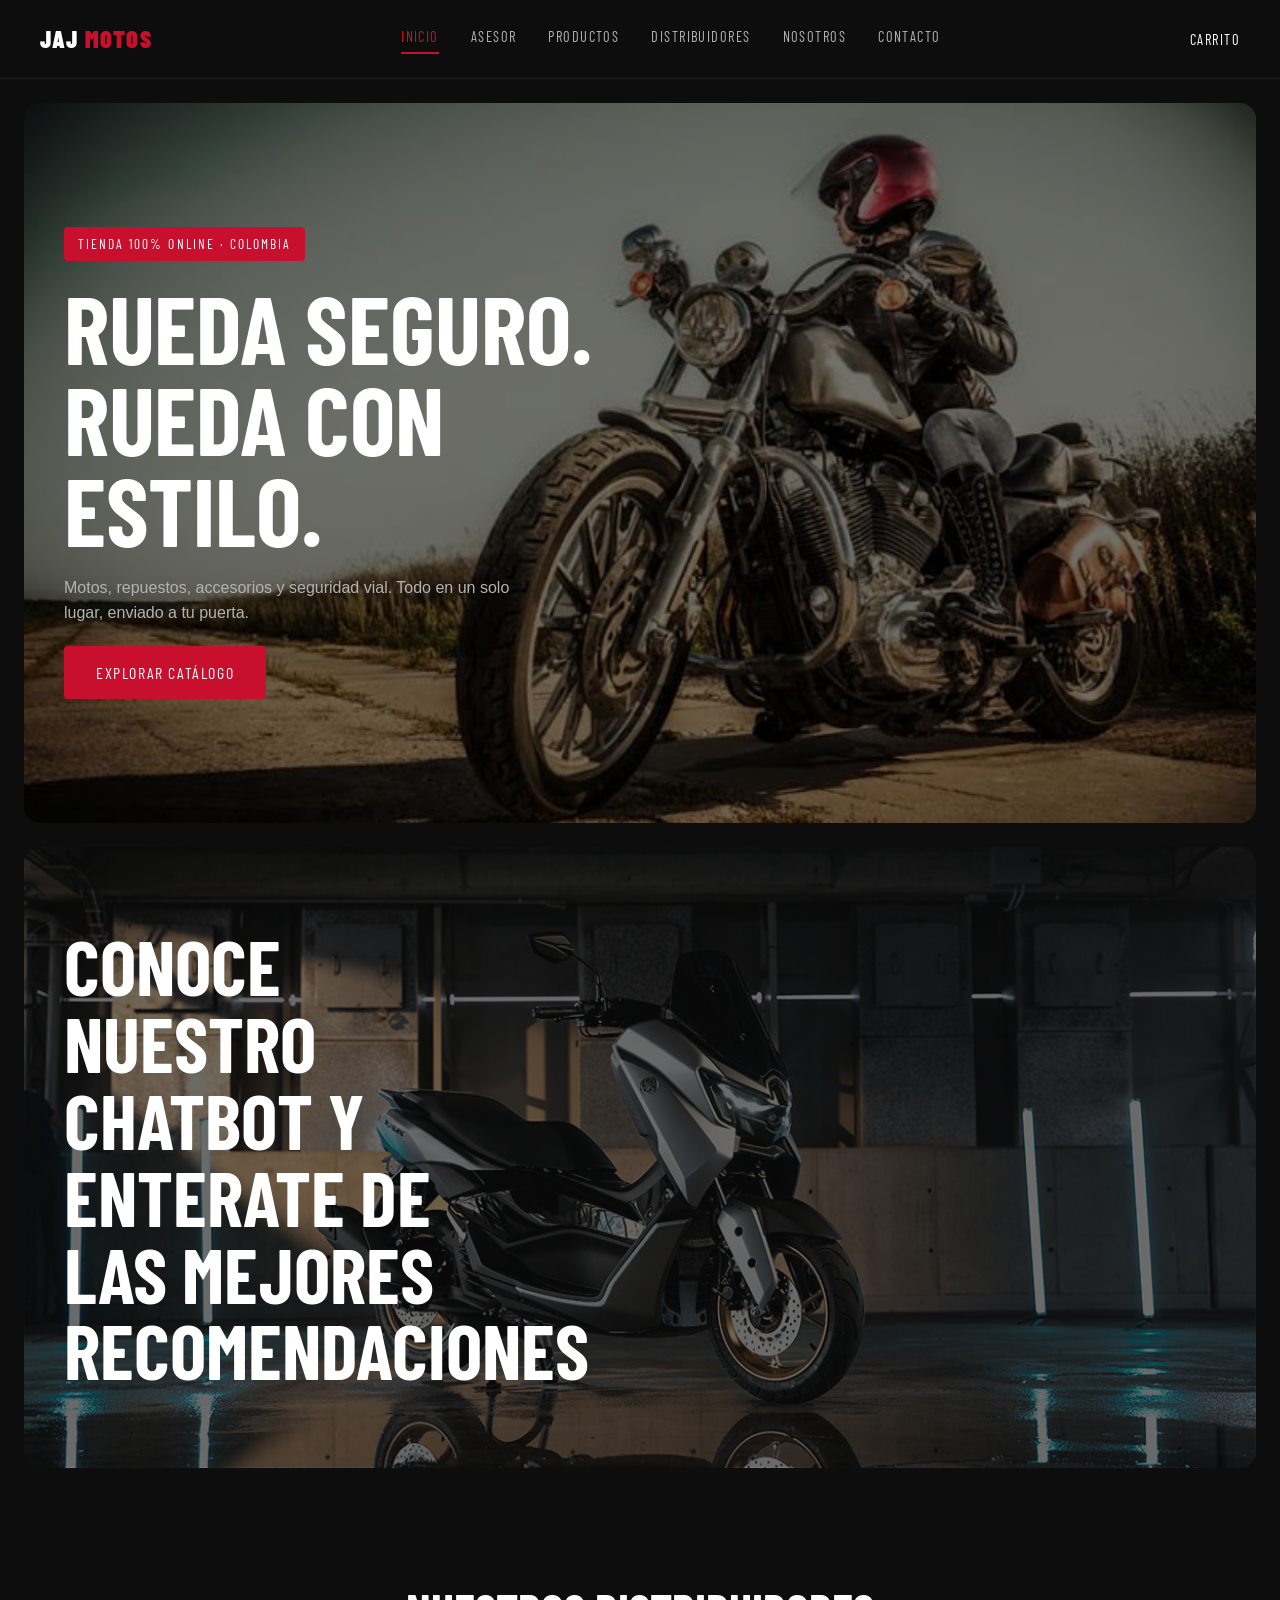
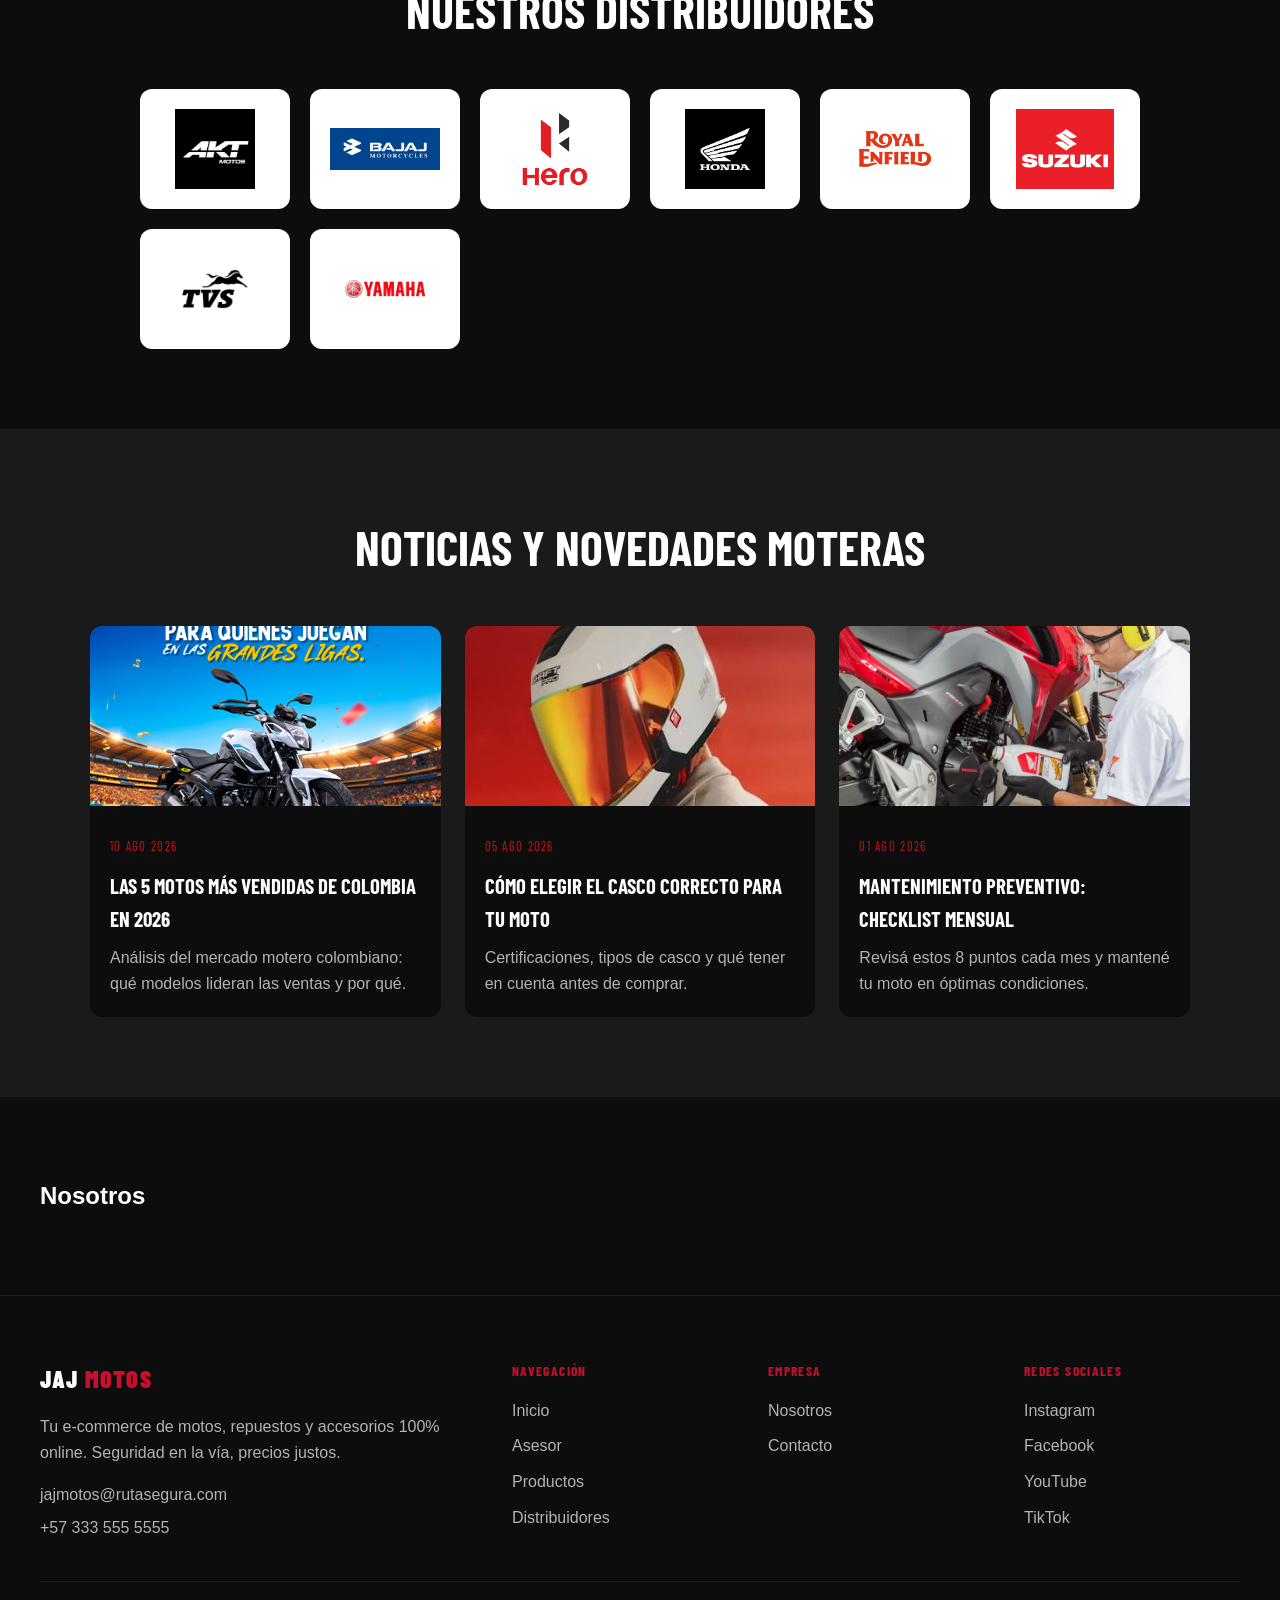
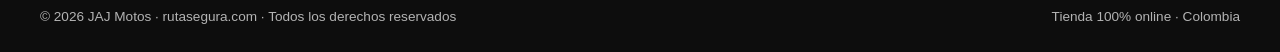
==== index.html @ 478add45 "chatbot primeros pasos, y cambio de topmotos a asesor (rename)" ====
<!DOCTYPE html>
<html lang="es">
<head>
    <meta charset="UTF-8">
    <meta name="viewport" content="width=device-width, initial-scale=1.0">
    <link href="https://fonts.googleapis.com/css2?family=Barlow+Condensed:wght@400;600;700;900&display=swap" rel="stylesheet"> 
    <title>JAJ Motos</title>
    <link rel="stylesheet" href="css/base.css">
    <link rel="stylesheet" href="css/layout.css">
    <link rel="stylesheet" href="css/inicio.css">
</head>
<body>

    <div id="header"></div>

    <main>

        <section class="recibimiento">

            <div class="carrusel">
                <img src="img/carrusel/moto1.jpg" alt="Moto 1">
                <img src="img/carrusel/moto2.jpg" alt="Moto 2">
                <img src="img/carrusel/moto3.jpg" alt="Moto 3">
                <img src="img/carrusel/moto4.jpg" alt="Moto 4">
                <img src="img/carrusel/moto5.jpg" alt="Moto 5">
            </div>

            <div class="recibimiento-contenido">
                <span class="insignia">Tienda 100% online · Colombia</span>
                <h1>Rueda seguro.<br>Rueda con estilo.</h1>
                <p class="bajoTitulo">Motos, repuestos, accesorios y seguridad vial. Todo en un solo lugar, enviado a tu puerta.</p>
                <a href="Productos.html" class="boton-productos">Explorar catálogo</a>
            </div>

        </section>

        <a href="asesor.html" class="top-motos">
            <h2>Conoce nuestro chatbot y enterate de las mejores recomendaciones</h2>
        </a>

        <section class="distribuidores">
            <h2>Nuestros distribuidores</h2>
            <div class="distribuidores-grid">
                <div class="tarjeta-distribuidor">
                    <img src="img/imgInicio/distribuidoresInicio/akt.jpg" alt="AKT">
                </div>
                <div class="tarjeta-distribuidor">
                    <img src="img/imgInicio/distribuidoresInicio/bajaj-logo-new.jpg" alt="Bajaj">
                </div>
                <div class="tarjeta-distribuidor">
                    <img src="img/imgInicio/distribuidoresInicio/hero-moto-corp-logo-png_seeklogo-239428.png" alt="Hero">
                </div>
                <div class="tarjeta-distribuidor">
                    <img src="img/imgInicio/distribuidoresInicio/honda-logo-honda-icon-free-free-vector.jpg" alt="Honda">
                </div>
                <div class="tarjeta-distribuidor">
                    <img src="img/imgInicio/distribuidoresInicio/royal-enfield-logo-png_seeklogo-425859.png" alt="Royal Enfield">
                </div>
                <div class="tarjeta-distribuidor">
                    <img src="img/imgInicio/distribuidoresInicio/susuki.jpg" alt="Suzuki">
                </div>
                <div class="tarjeta-distribuidor">
                    <img src="img/imgInicio/distribuidoresInicio/tvs.jpg" alt="TVS">
                </div>
                <div class="tarjeta-distribuidor">
                    <img src="img/imgInicio/distribuidoresInicio/yamaha.png" alt="Yamaha">
                </div>
            </div>
        </section>

        <section class="noticias">
            <h2>Noticias y novedades moteras</h2>

            <div class="noticias-grid">

                <article class="tarjeta-noticia">
                    <img src="img/imgInicio/noticias/APACHE-160-FI-DUO-TONO-PHONE.png" alt="Motos más vendidas">
                    <div class="noticia-texto">
                        <span class="noticia-fecha">10 AGO 2026</span>
                        <h3>Las 5 motos más vendidas de Colombia en 2026</h3>
                        <p>Análisis del mercado motero colombiano: qué modelos lideran las ventas y por qué.</p>
                    </div>
                </article>

                <article class="tarjeta-noticia">
                    <img src="img/imgInicio/noticias/shaft.jpg" alt="Cómo elegir el casco">
                    <div class="noticia-texto">
                        <span class="noticia-fecha">05 AGO 2026</span>
                        <h3>Cómo elegir el casco correcto para tu moto</h3>
                        <p>Certificaciones, tipos de casco y qué tener en cuenta antes de comprar.</p>
                    </div>
                </article>

                <article class="tarjeta-noticia">
                    <img src="img/imgInicio/noticias/lubricacion-moto.jpg" alt="Mantenimiento preventivo">
                    <div class="noticia-texto">
                        <span class="noticia-fecha">01 AGO 2026</span>
                        <h3>Mantenimiento preventivo: checklist mensual</h3>
                        <p>Revisá estos 8 puntos cada mes y mantené tu moto en óptimas condiciones.</p>
                    </div>
                </article>

            </div>
        </section>

        <a href="#" class="nosotros">
            <h2>Nosotros</h2>
        </a>

    </main>

    <div id="footer"></div>

    <script src="js/componentes.js"></script>
    <script src="js/inicio.js"></script>
</body>
</html>
---- css/base.css ----
* {
   margin: 0; 
   padding: 0; 
   box-sizing: border-box;
}

:root {
   --color-fondo: #0D0D0D;
   --color-tarjetas: #1A1A1A;
   --color-botones-links: #C8102E;
   --color-hover: #A00D24;
   --color-texto: #FFFFFF;
   --color-texto-secundario: #B3B3B3;
   --color-dorado: #C9A227;
}

body {
   background-color: var(--color-fondo);
   color: var(--color-texto);
   font-family: 'Segoe UI', Tahoma, Geneva, Verdana, sans-serif;
   line-height: 1.6;
}
---- css/layout.css ----
.barra-superior {
    display: flex;
    align-items: center;
    justify-content: space-between;
    padding: 20px 40px;
    border-bottom: 1px solid #FFFFFF14;
}

.logo {
    /** Barlow Condensed lo sacamos de fonts.google.com :D */
    font-family: 'Barlow Condensed', sans-serif;
    font-weight: 900;
    font-size: 1.5rem;
    text-transform: uppercase;
    letter-spacing: 0.05em;
    color: var(--color-texto);
    text-decoration: none;
}


.logoJaj {
    color: var(--color-botones-links);
}

.menu-principal {
    display: flex;
    gap: 32px;
}

.menu-link {
    font-family: 'Barlow Condensed', sans-serif;
    text-transform: uppercase;
    letter-spacing: 0.1em;
    font-size: 0.9rem;
    color: var(--color-texto-secundario);
    text-decoration: none;
    padding-bottom: 4px;
    transition: color 0.2s;
}

.menu-link:hover {
    color: var(--color-texto);
}


.menu-link.paginaActual {
    color: var(--color-botones-links);
    border-bottom: 2px solid var(--color-botones-links);
}

.carrito {
    color: var(--color-texto);
    text-decoration: none;
    font-family: 'Barlow Condensed', sans-serif;
    text-transform: uppercase;
    letter-spacing: 0.1em;
    font-size: 0.9rem;
}


.pie-pagina {
    padding: 64px 40px 24px;
    border-top: 1px solid #FFFFFF14;
}


.pie-columnas {
    display: grid;
    grid-template-columns: 2fr 1fr 1fr 1fr;
    gap: 40px;
    max-width: 1280px;
    margin: 0 auto;
}

.pie-descripcion {
    color: var(--color-texto-secundario);
    margin: 16px 0;
}

.pie-contacto {
    color: var(--color-texto-secundario);
    margin-top: 8px;
}

.pie-titulo {
    font-family: 'Barlow Condensed', sans-serif;
    text-transform: uppercase;
    letter-spacing: 0.1em;
    font-size: 0.85rem;
    color: var(--color-botones-links);
    margin-bottom: 16px;
}

.pie-link {
    display: block;
    color: var(--color-texto-secundario);
    text-decoration: none;
    margin-bottom: 10px;
    transition: color 0.2s;
}

.pie-link:hover {
    color: var(--color-texto);
}


.pie-derechos {
    display: flex;
    justify-content: space-between;
    max-width: 1280px;
    margin: 40px auto 0;
    padding-top: 24px;
    border-top: 1px solid #FFFFFF14;
    color: var(--color-texto-secundario);
    font-size: 0.85rem;
}
---- css/inicio.css ----
.recibimiento,
.top-motos,
.distribuidores,
.noticias,
.nosotros {
    display: block;
    text-decoration: none;
    color: var(--color-texto);
    padding: 80px 40px;
}

.recibimiento,
.top-motos {
    margin: 24px;
    border-radius: 16px;
}

.recibimiento {
    position: relative;
    overflow: hidden;
    min-height: 80vh;
    display: flex;
    flex-direction: column;
    justify-content: center;
}

.top-motos {
    /** linear-gradient es una función de css que hace una transición suave entre colores para asi darle el toque oscuro y amigable :D */
    background-image: linear-gradient(rgba(13, 13, 13, 0.6), rgba(13, 13, 13, 0.6)), url('../img/imgInicio/foto-top-motos-div.jpg');
    background-size: cover;
    background-position: center;
    min-height: 60vh;
    display: flex;
    align-items: center;
}

.top-motos h2 {
    font-family: 'Barlow Condensed', sans-serif;
    font-size: clamp(2.5rem, 6vw, 5rem);
    text-transform: uppercase;
    line-height: 1;
    max-width: 400px;
}

.insignia {
    background-color: var(--color-botones-links);
    color: var(--color-texto);
    font-family: 'Barlow Condensed', sans-serif;
    text-transform: uppercase;
    letter-spacing: 0.15em;
    font-size: 0.85rem;
    padding: 6px 14px;
    border-radius: 4px;
}

.recibimiento-contenido h1 {
    font-family: 'Barlow Condensed', sans-serif;
    font-size: clamp(3rem, 8vw, 6rem);
    text-transform: uppercase;
    line-height: 0.95;
}

.destacado {
    color: var(--color-botones-links);
}

.bajoTitulo {
    color: var(--color-texto-secundario);
    max-width: 460px;
    line-height: 1.6;
}

.boton-productos {
    display: inline-block;
    background-color: var(--color-botones-links);
    color: var(--color-texto);
    font-family: 'Barlow Condensed', sans-serif;
    text-transform: uppercase;
    letter-spacing: 0.1em;
    padding: 14px 32px;
    border-radius: 4px;
    text-decoration: none;
}

.boton-productos:hover {
    background-color: var(--color-hover);
    transform: scale(0.98);
    box-shadow: 0 8px 18px rgba(0, 0, 0, 0.15);
}

.noticias {
    background-color: var(--color-tarjetas);
}

.distribuidores {
    text-align: center;
}

.distribuidores h2 {
    font-family: 'Barlow Condensed', sans-serif;
    font-size: clamp(2rem, 4vw, 3rem);
    text-transform: uppercase;
    margin-bottom: 40px;
}

.distribuidores-grid {
    display: grid;
    grid-template-columns: repeat(auto-fit, minmax(140px, 1fr));
    gap: 20px;
    max-width: 1000px;
    margin: 0 auto;
}

.tarjeta-distribuidor {
    background-color: #FFFFFF;
    border-radius: 12px;
    padding: 20px;
    display: flex;
    align-items: center;
    justify-content: center;
}

.tarjeta-distribuidor img {
    max-width: 100%;
    height: 80px;
    object-fit: contain;
}

.tarjeta-distribuidor {
  transition: transform 0.2s ease, box-shadow 0.2s ease;
}

.tarjeta-distribuidor:hover {
  transform: scale(1.09);
  box-shadow: 0 12px 26px rgba(0, 0, 0, 0.25);
}

.carrusel {
    position: absolute;
    top: 0;
    left: 0;
    width: 100%;
    height: 100%;
    z-index: 0;
}

.carrusel img {
    position: absolute;
    top: 0;
    left: 0;
    width: 100%;
    height: 100%;
    object-fit: cover;
    filter: brightness(0.45);
    opacity: 0;
    transition: opacity 1s;
}

.carrusel img.fotoActiva {
    opacity: 1;
}

.recibimiento-contenido {
    position: relative;
    z-index: 1;
    max-width: 640px;
    display: flex;
    flex-direction: column;
    align-items: flex-start;
    gap: 20px;
}

.noticias h2 {
    font-family: 'Barlow Condensed', sans-serif;
    font-size: clamp(2rem, 4vw, 3rem);
    text-transform: uppercase;
    text-align: center;
    margin-bottom: 40px;
}

.noticias-grid {
    display: grid;
    grid-template-columns: repeat(auto-fit, minmax(280px, 1fr));
    gap: 24px;
    max-width: 1100px;
    margin: 0 auto;
}

.tarjeta-noticia {
    background-color: var(--color-fondo);
    border-radius: 12px;
    overflow: hidden;
}

.tarjeta-noticia img {
    width: 100%;
    height: 180px;
    object-fit: cover;
}

.noticia-texto {
    padding: 20px;
}

.noticia-fecha {
    font-family: 'Barlow Condensed', sans-serif;
    color: var(--color-botones-links);
    text-transform: uppercase;
    letter-spacing: 0.1em;
    font-size: 0.8rem;
}

.tarjeta-noticia h3 {
    font-family: 'Barlow Condensed', sans-serif;
    text-transform: uppercase;
    font-size: 1.3rem;
    margin: 10px 0;
}

.tarjeta-noticia p {
    color: var(--color-texto-secundario);
    line-height: 1.6;
}

.tarjeta-noticia {
    background-color: var(--color-fondo);
    border-radius: 12px;
    overflow: hidden;
    transition: transform 0.25s ease, box-shadow 0.25s ease;
}

.tarjeta-noticia:hover {
    transform: scale(1.02);
    box-shadow: 0 12px 26px rgba(0, 0, 0, 0.18);
}
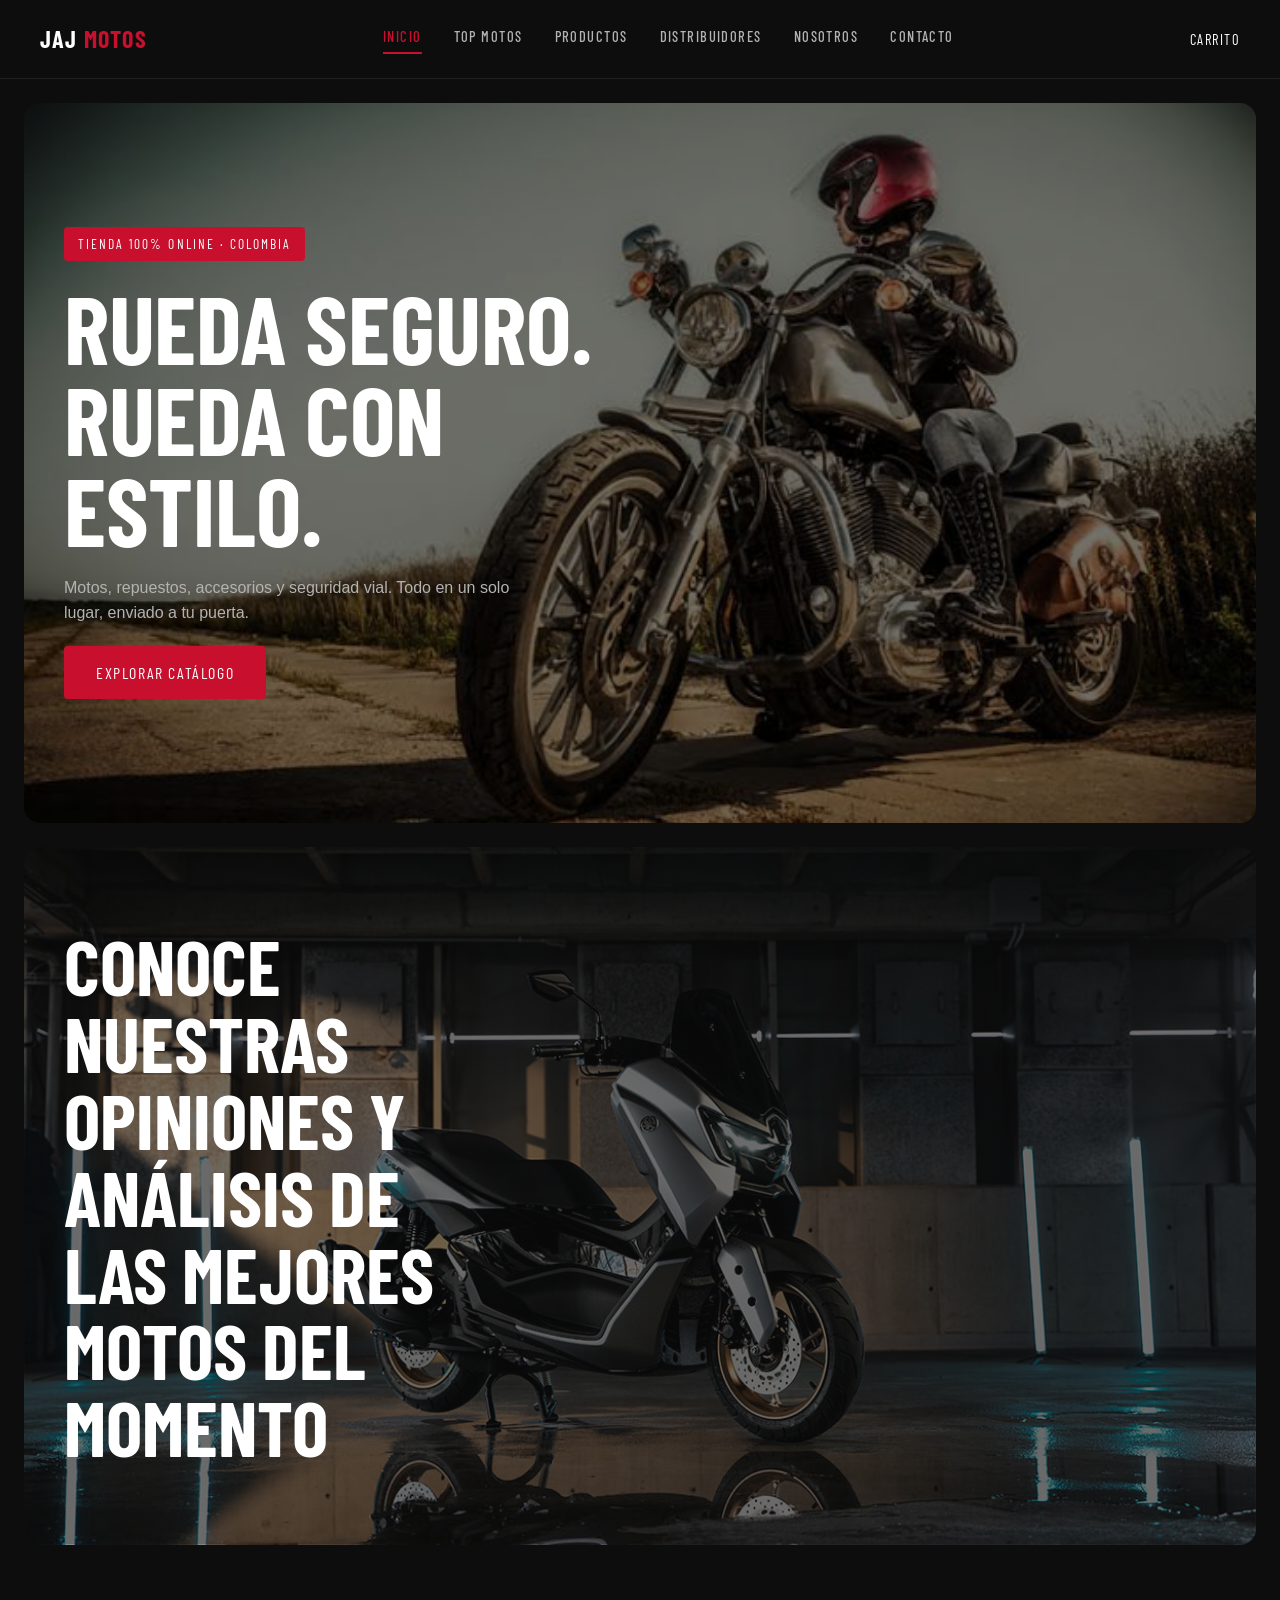
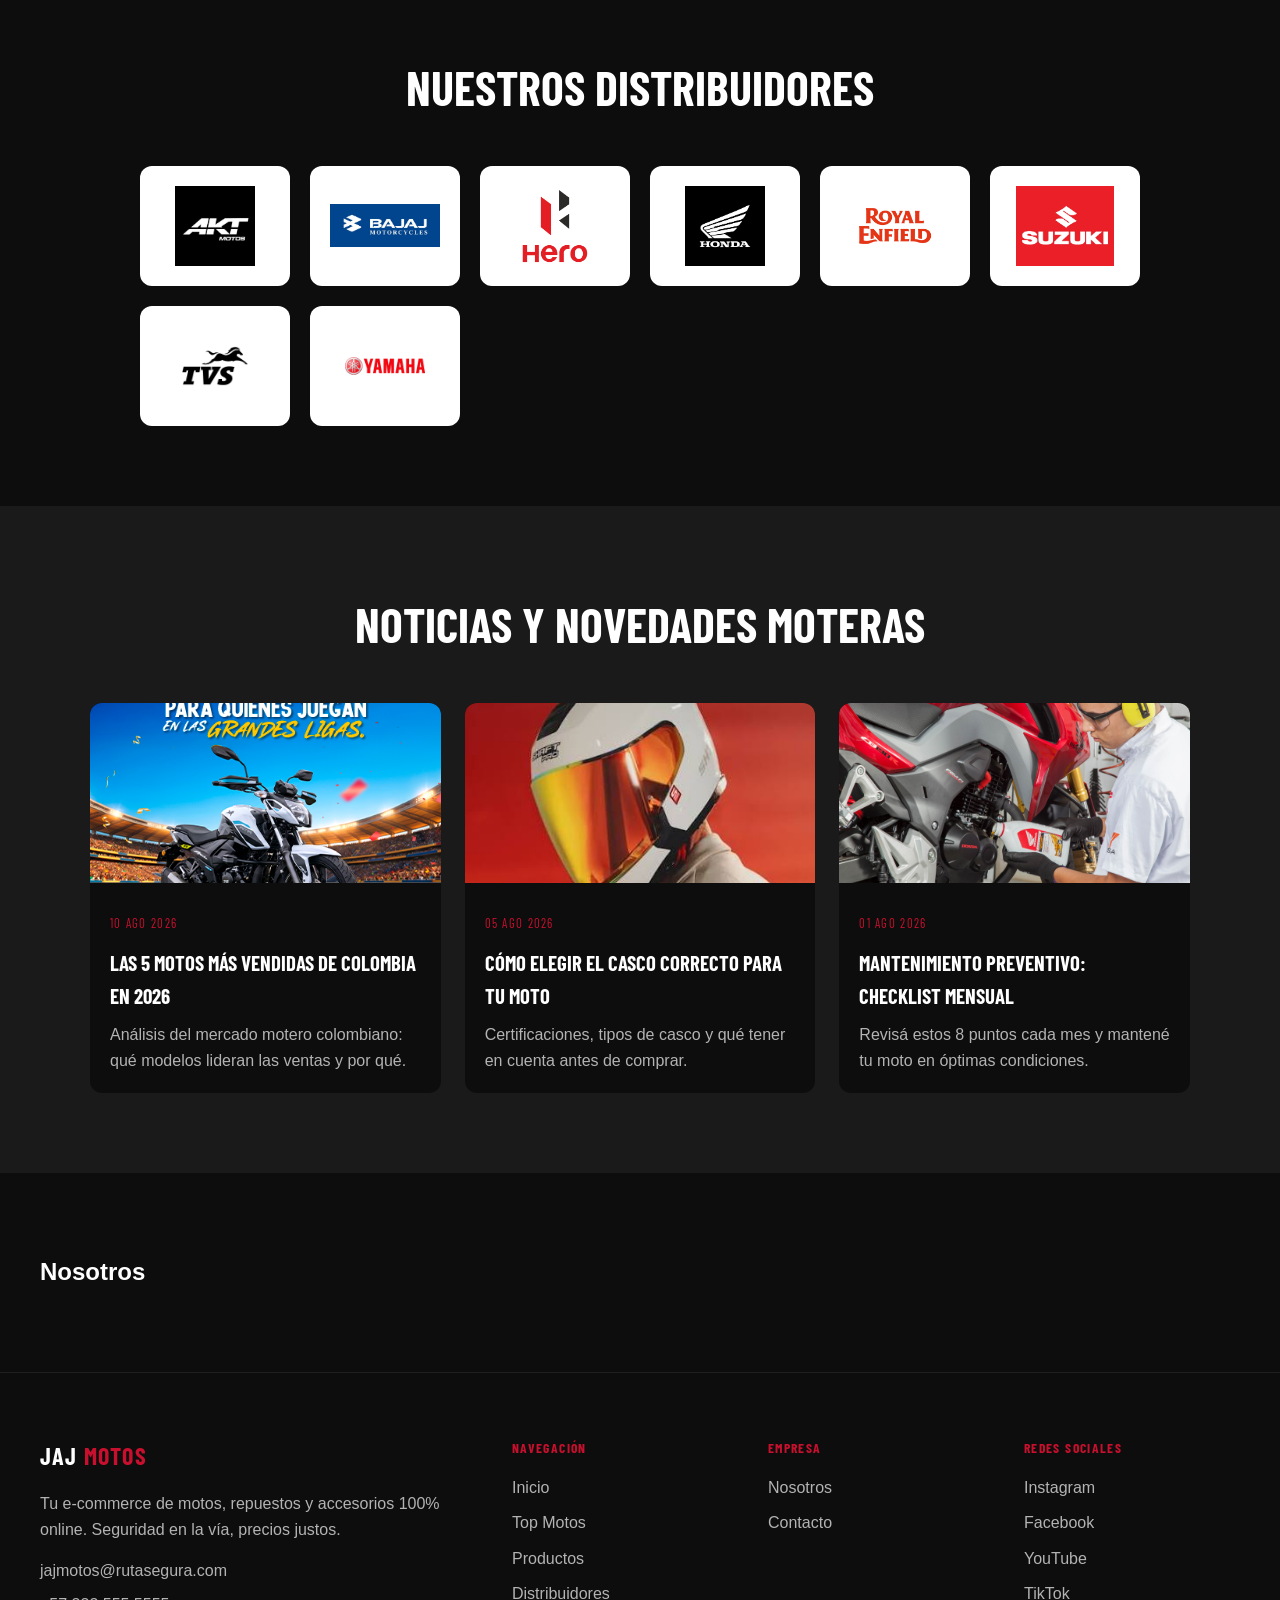
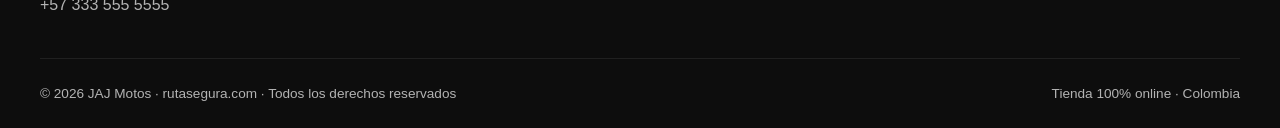
==== commit b6ad1580: "correcion distribuidores y contacto" ====
--- a/index.html
+++ b/index.html
@@ -14,7 +14,6 @@
     <div id="header"></div>
 
     <main>
-
         <section class="recibimiento">
 
             <div class="carrusel">
@@ -34,8 +33,8 @@
 
         </section>
 
-        <a href="asesor.html" class="top-motos">
-            <h2>Conoce nuestro chatbot y enterate de las mejores recomendaciones</h2>
+        <a href="topMotos.html" class="top-motos">
+            <h2>Conoce nuestras opiniones y análisis de las mejores motos del momento</h2>
         </a>
 
         <section class="distribuidores">
@@ -103,7 +102,7 @@
             </div>
         </section>
 
-        <a href="#" class="nosotros">
+        <a href="nosotros.html" class="nosotros">
             <h2>Nosotros</h2>
         </a>
 
--- a/css/layout.css
+++ b/css/layout.css
@@ -9,7 +9,7 @@
 .logo {
     /** Barlow Condensed lo sacamos de fonts.google.com :D */
     font-family: 'Barlow Condensed', sans-serif;
-    font-weight: 900;
+    font-weight: 700;
     font-size: 1.5rem;
     text-transform: uppercase;
     letter-spacing: 0.05em;
@@ -29,6 +29,7 @@
 
 .menu-link {
     font-family: 'Barlow Condensed', sans-serif;
+    font-weight: 500;
     text-transform: uppercase;
     letter-spacing: 0.1em;
     font-size: 0.9rem;
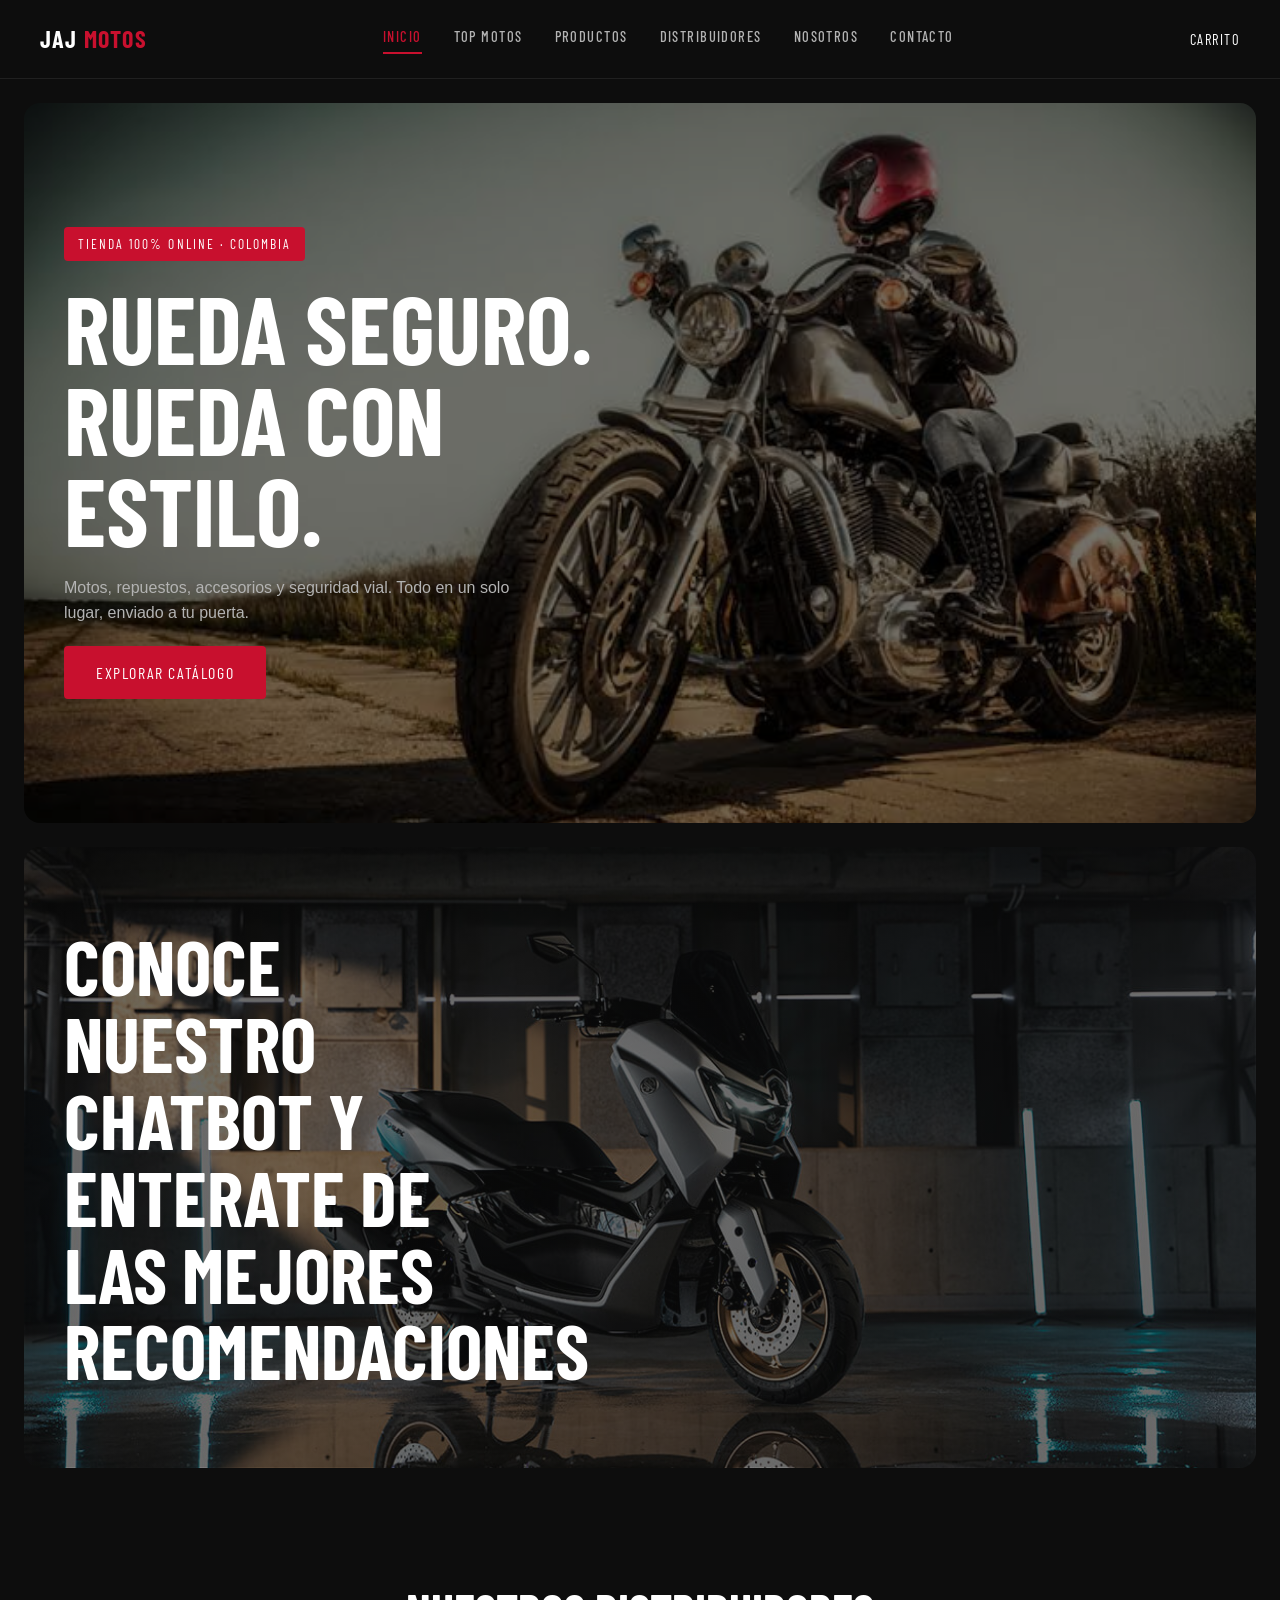
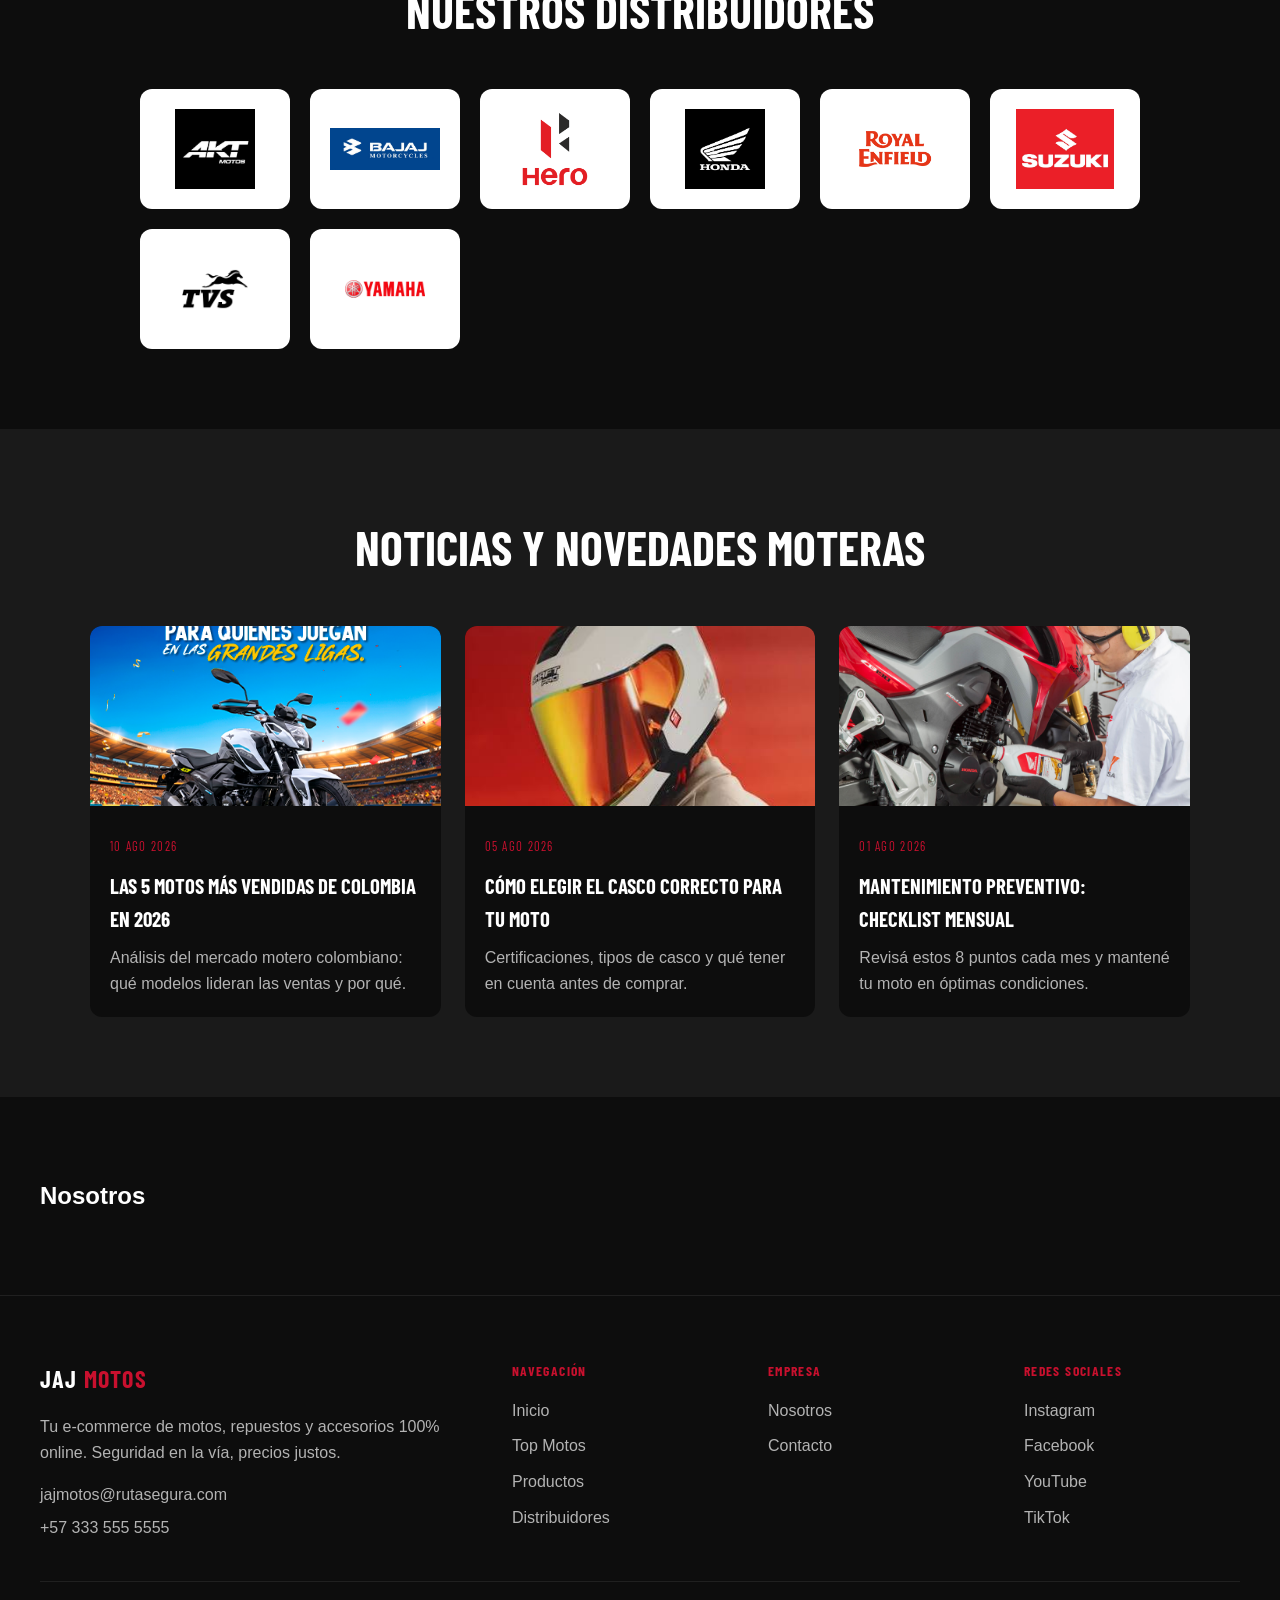
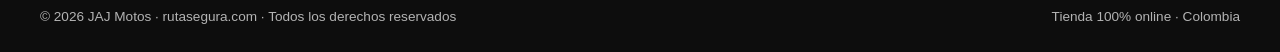
==== commit 3743f037: "correccion  distribuidores.html y  nosotros.html" ====
--- a/index.html
+++ b/index.html
@@ -14,6 +14,7 @@
     <div id="header"></div>
 
     <main>
+
         <section class="recibimiento">
 
             <div class="carrusel">
@@ -33,8 +34,8 @@
 
         </section>
 
-        <a href="topMotos.html" class="top-motos">
-            <h2>Conoce nuestras opiniones y análisis de las mejores motos del momento</h2>
+        <a href="asesor.html" class="top-motos">
+            <h2>Conoce nuestro chatbot y enterate de las mejores recomendaciones</h2>
         </a>
 
         <section class="distribuidores">
@@ -102,7 +103,7 @@
             </div>
         </section>
 
-        <a href="nosotros.html" class="nosotros">
+        <a href="#" class="nosotros">
             <h2>Nosotros</h2>
         </a>
 
@@ -113,4 +114,4 @@
     <script src="js/componentes.js"></script>
     <script src="js/inicio.js"></script>
 </body>
-</html>
+</html>
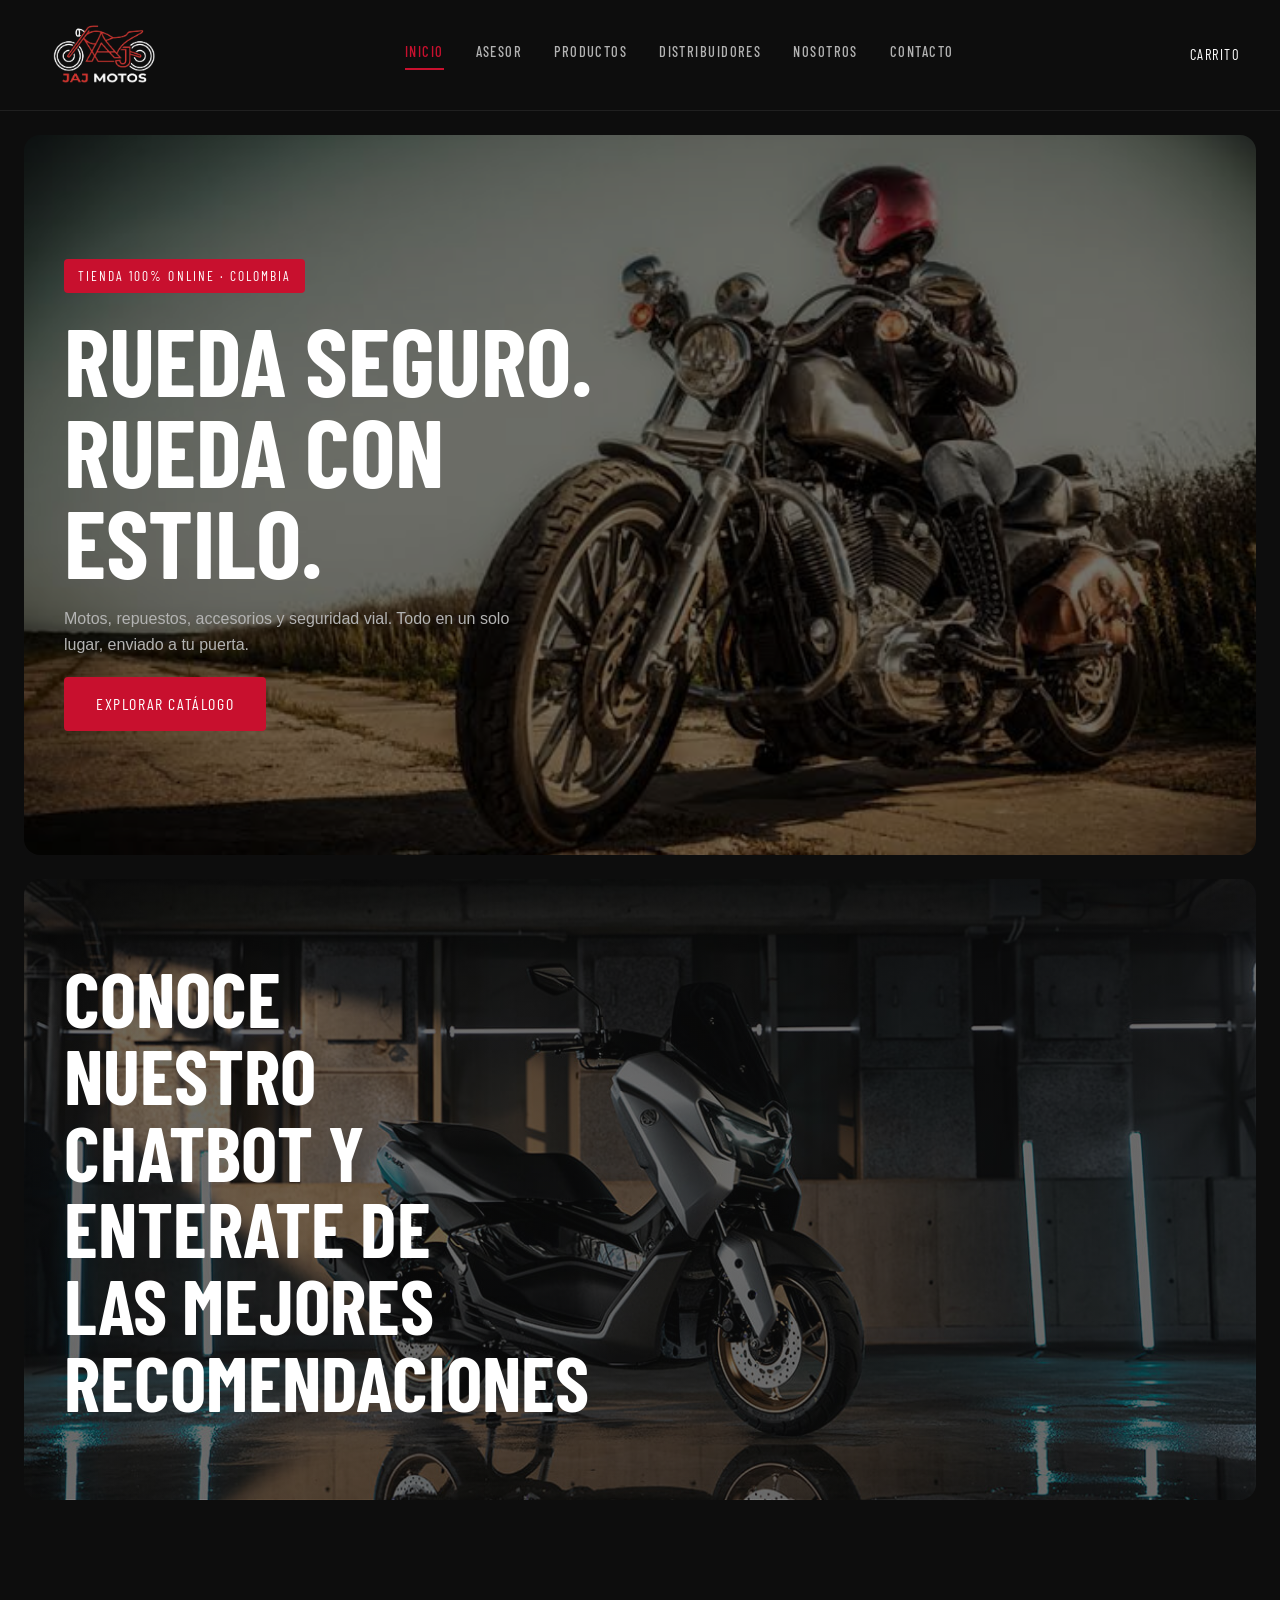
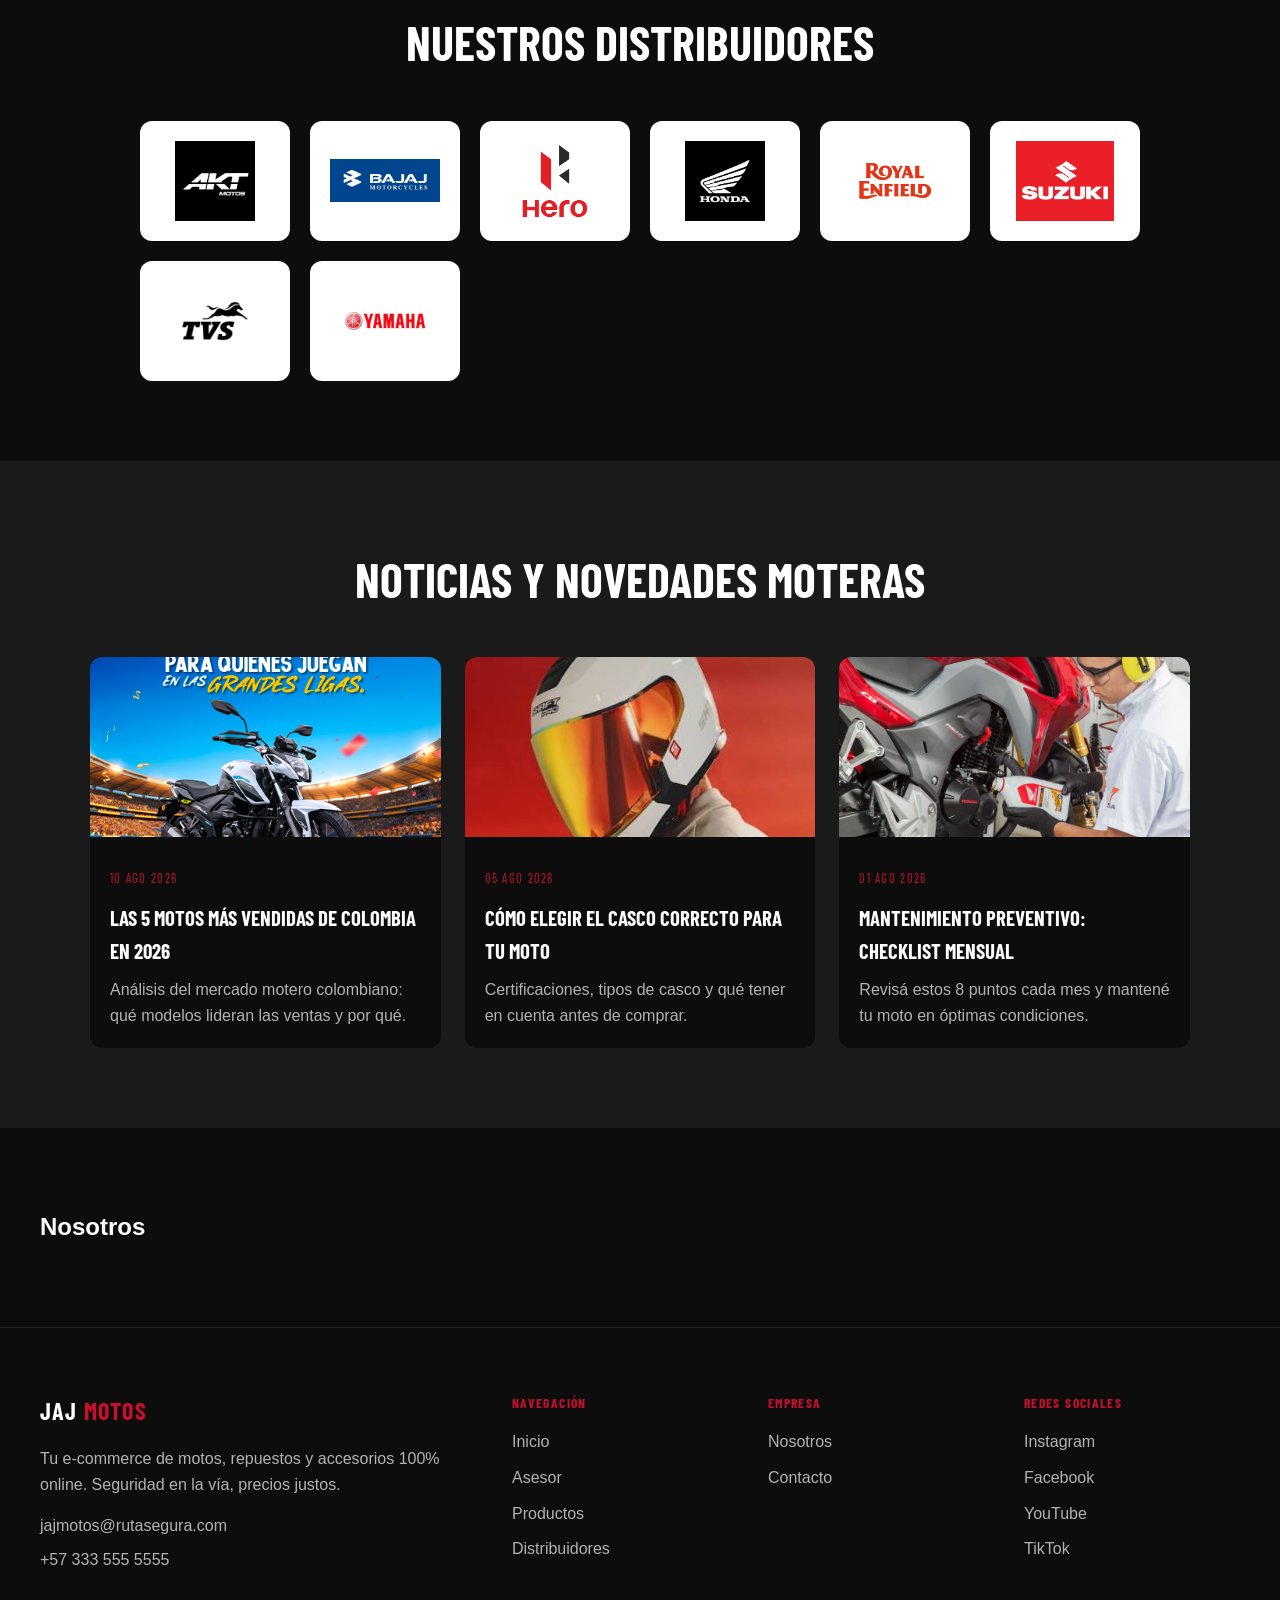
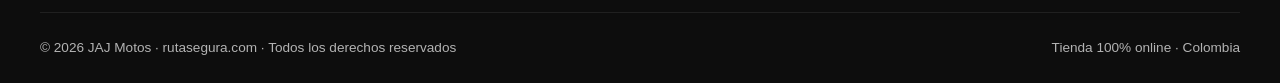
==== commit a2860636: "Solucion de carrito no guarda productos" ====
--- a/index.html
+++ b/index.html
@@ -8,6 +8,7 @@
     <link rel="stylesheet" href="css/base.css">
     <link rel="stylesheet" href="css/layout.css">
     <link rel="stylesheet" href="css/inicio.css">
+    <link rel="stylesheet" href="css/carrito.css">
 </head>
 <body>
 
@@ -113,5 +114,6 @@
 
     <script src="js/componentes.js"></script>
     <script src="js/inicio.js"></script>
+    <script src="js/carrito.js"></script>
 </body>
 </html>
--- a/css/layout.css
+++ b/css/layout.css
@@ -104,6 +104,9 @@
     color: var(--color-texto);
 }
 
+.pie-link:hover {
+    color: var(--color-botones-links);
+}
 
 .pie-derechos {
     display: flex;
@@ -116,4 +119,7 @@
     font-size: 0.85rem;
 }
 
-
+.logo img {
+    height: 70px;
+    display: block;
+}
--- a/css/carrito.css
+++ b/css/carrito.css
@@ -0,0 +1,209 @@
+.carrito-overlay {
+    position: fixed;
+    inset: 0;
+    background-color: rgba(0, 0, 0, 0.6);
+    opacity: 0;
+    pointer-events: none;
+    transition: opacity 0.3s ease;
+    z-index: 100;
+}
+
+.carrito-overlay--activo {
+    opacity: 1;
+    pointer-events: auto;
+}
+
+.carrito-panel {
+    position: fixed;
+    top: 0;
+    right: 0;
+    width: 380px;
+    max-width: 90vw;
+    height: 100vh;
+    background-color: var(--color-tarjetas);
+    border-left: 1px solid #FFFFFF14;
+    display: flex;
+    flex-direction: column;
+    transform: translateX(100%);
+    transition: transform 0.3s ease;
+    z-index: 101;
+}
+
+.carrito-panel--activo {
+    transform: translateX(0);
+}
+
+.carrito-panel__header {
+    display: flex;
+    align-items: center;
+    justify-content: space-between;
+    padding: 20px;
+    border-bottom: 1px solid #FFFFFF14;
+}
+
+.carrito-panel__titulo {
+    font-family: 'Barlow Condensed', sans-serif;
+    text-transform: uppercase;
+    letter-spacing: 0.08em;
+    font-size: 1.2rem;
+    color: var(--color-texto);
+}
+
+.carrito-panel__cerrar {
+    background: none;
+    border: none;
+    color: var(--color-texto-secundario);
+    font-size: 1.5rem;
+    line-height: 1;
+    cursor: pointer;
+    transition: color 0.2s;
+}
+
+.carrito-panel__cerrar:hover {
+    color: var(--color-texto);
+}
+
+.carrito-panel__lista {
+    flex-grow: 1;
+    overflow-y: auto;
+    padding: 20px;
+    display: flex;
+    flex-direction: column;
+    gap: 16px;
+}
+
+.carrito-panel__vacio {
+    color: var(--color-texto-secundario);
+    text-align: center;
+    margin-top: 40px;
+}
+
+.carrito-item {
+    display: grid;
+    grid-template-columns: 64px 1fr auto;
+    gap: 12px;
+    align-items: start;
+}
+
+.carrito-item__imagen {
+    width: 64px;
+    height: 64px;
+    object-fit: cover;
+    border-radius: 6px;
+    background-color: var(--color-fondo);
+}
+
+.carrito-item__marca {
+    color: var(--color-dorado);
+    font-size: 0.7rem;
+    text-transform: uppercase;
+    letter-spacing: 0.06em;
+}
+
+.carrito-item__nombre {
+    font-size: 0.9rem;
+    color: var(--color-texto);
+    margin: 2px 0;
+}
+
+.carrito-item__precio {
+    font-family: 'Barlow Condensed', sans-serif;
+    font-weight: 700;
+    color: var(--color-texto);
+    font-size: 0.9rem;
+}
+
+.carrito-item__cantidad {
+    display: flex;
+    align-items: center;
+    gap: 6px;
+    margin-top: 8px;
+}
+
+.carrito-item__cantidad button {
+    width: 22px;
+    height: 22px;
+    border: 1px solid #FFFFFF14;
+    background: none;
+    color: var(--color-texto);
+    border-radius: 4px;
+    cursor: pointer;
+    line-height: 1;
+}
+
+.carrito-item__cantidad button:hover {
+    border-color: var(--color-botones-links);
+}
+
+.carrito-item__eliminar {
+    background: none;
+    border: none;
+    color: var(--color-texto-secundario);
+    cursor: pointer;
+    font-size: 1.1rem;
+    justify-self: end;
+}
+
+.carrito-item__eliminar:hover {
+    color: var(--color-botones-links);
+}
+
+.carrito-panel__footer {
+    padding: 20px;
+    border-top: 1px solid #FFFFFF14;
+}
+
+.carrito-panel__total {
+    display: flex;
+    justify-content: space-between;
+    font-family: 'Barlow Condensed', sans-serif;
+    font-size: 1.1rem;
+    color: var(--color-texto);
+    margin-bottom: 8px;
+}
+
+.carrito-panel__nota {
+    color: var(--color-texto-secundario);
+    font-size: 0.75rem;
+    text-align: center;
+}
+
+.carrito-badge {
+    display: none;
+    align-items: center;
+    justify-content: center;
+    min-width: 16px;
+    height: 16px;
+    padding: 0 4px;
+    border-radius: 999px;
+    background-color: var(--color-botones-links);
+    color: var(--color-texto);
+    font-size: 0.65rem;
+    font-weight: 700;
+    margin-left: 4px;
+    vertical-align: top;
+}
+
+.toast {
+    position: fixed;
+    bottom: 24px;
+    right: 24px;
+    background-color: var(--color-tarjetas);
+    border: 1px solid var(--color-botones-links);
+    color: var(--color-texto);
+    padding: 14px 20px;
+    border-radius: 6px;
+    font-size: 0.85rem;
+    box-shadow: 0 8px 24px rgba(0, 0, 0, 0.5);
+    opacity: 0;
+    transform: translateY(12px);
+    transition: opacity 0.25s ease, transform 0.25s ease;
+    z-index: 200;
+    pointer-events: none;
+    max-width: 280px;
+}
+
+.toast--visible {
+    opacity: 1;
+    transform: translateY(0);
+}
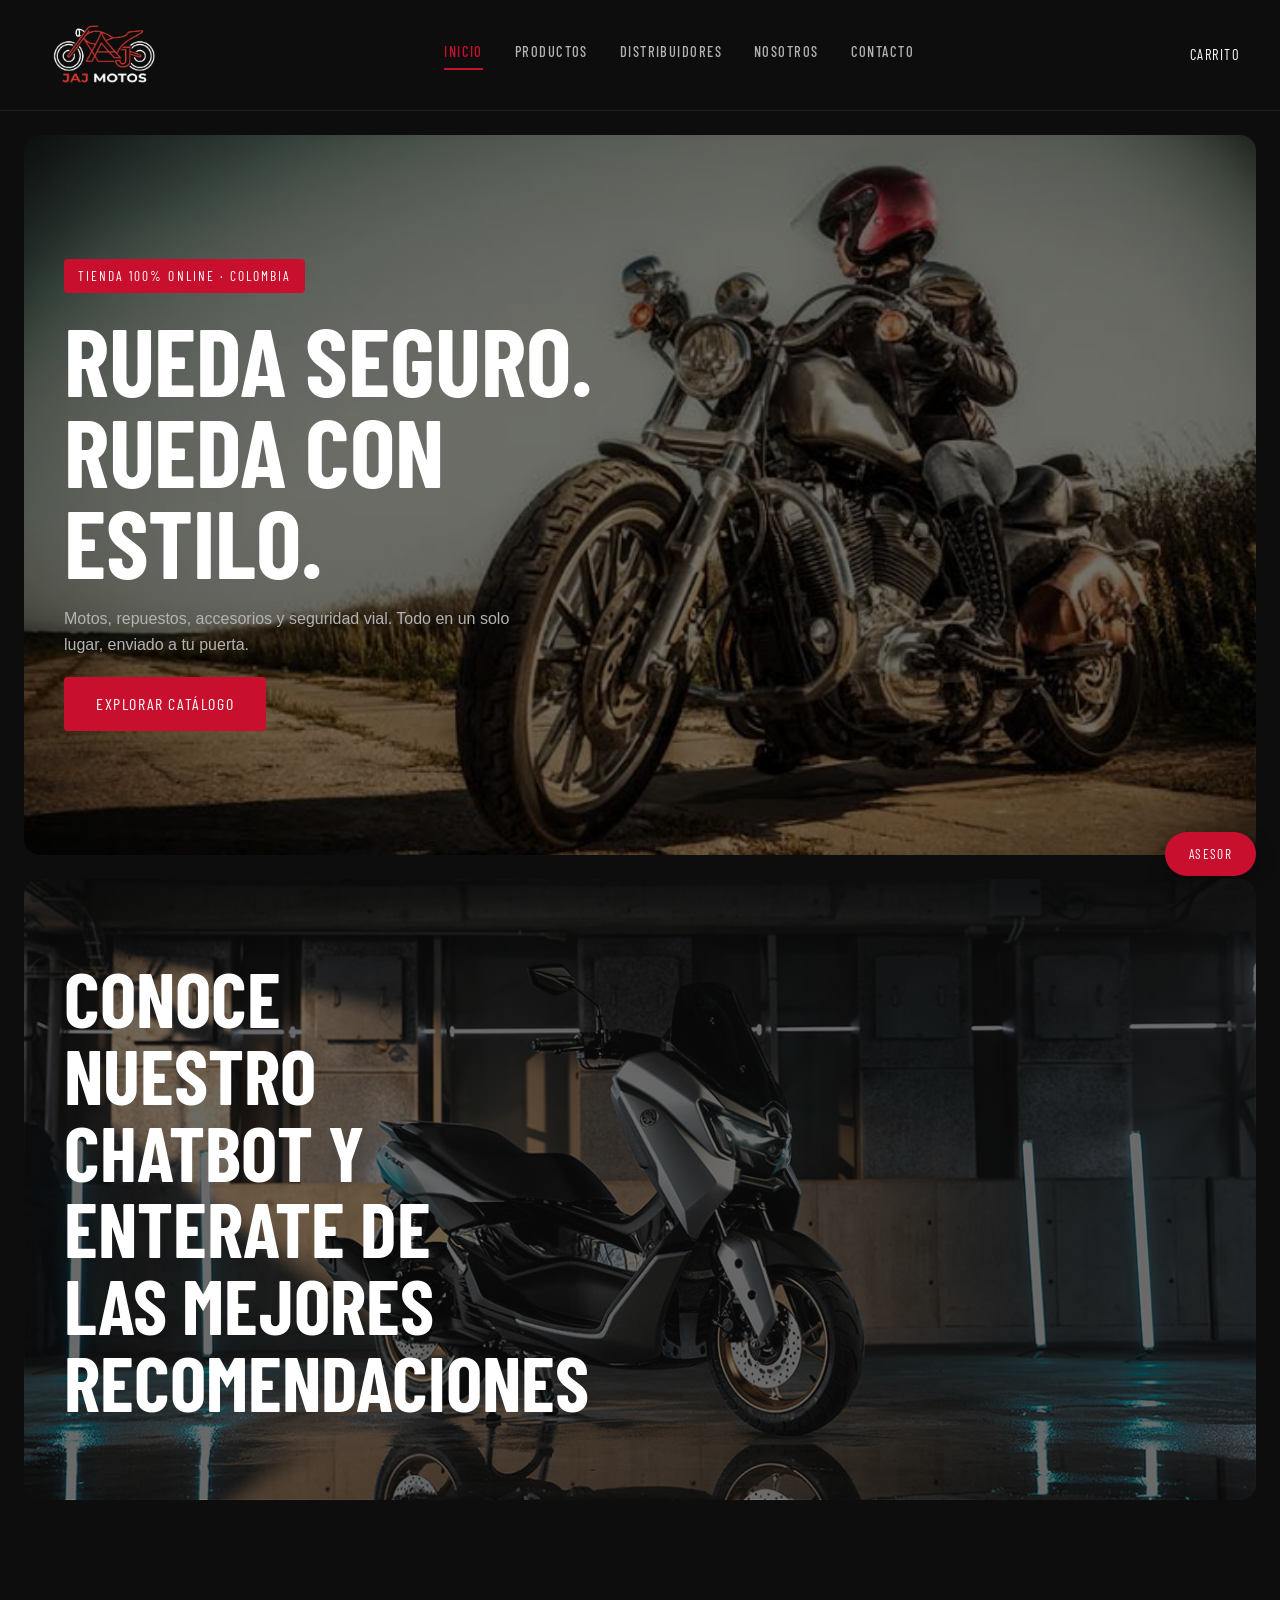
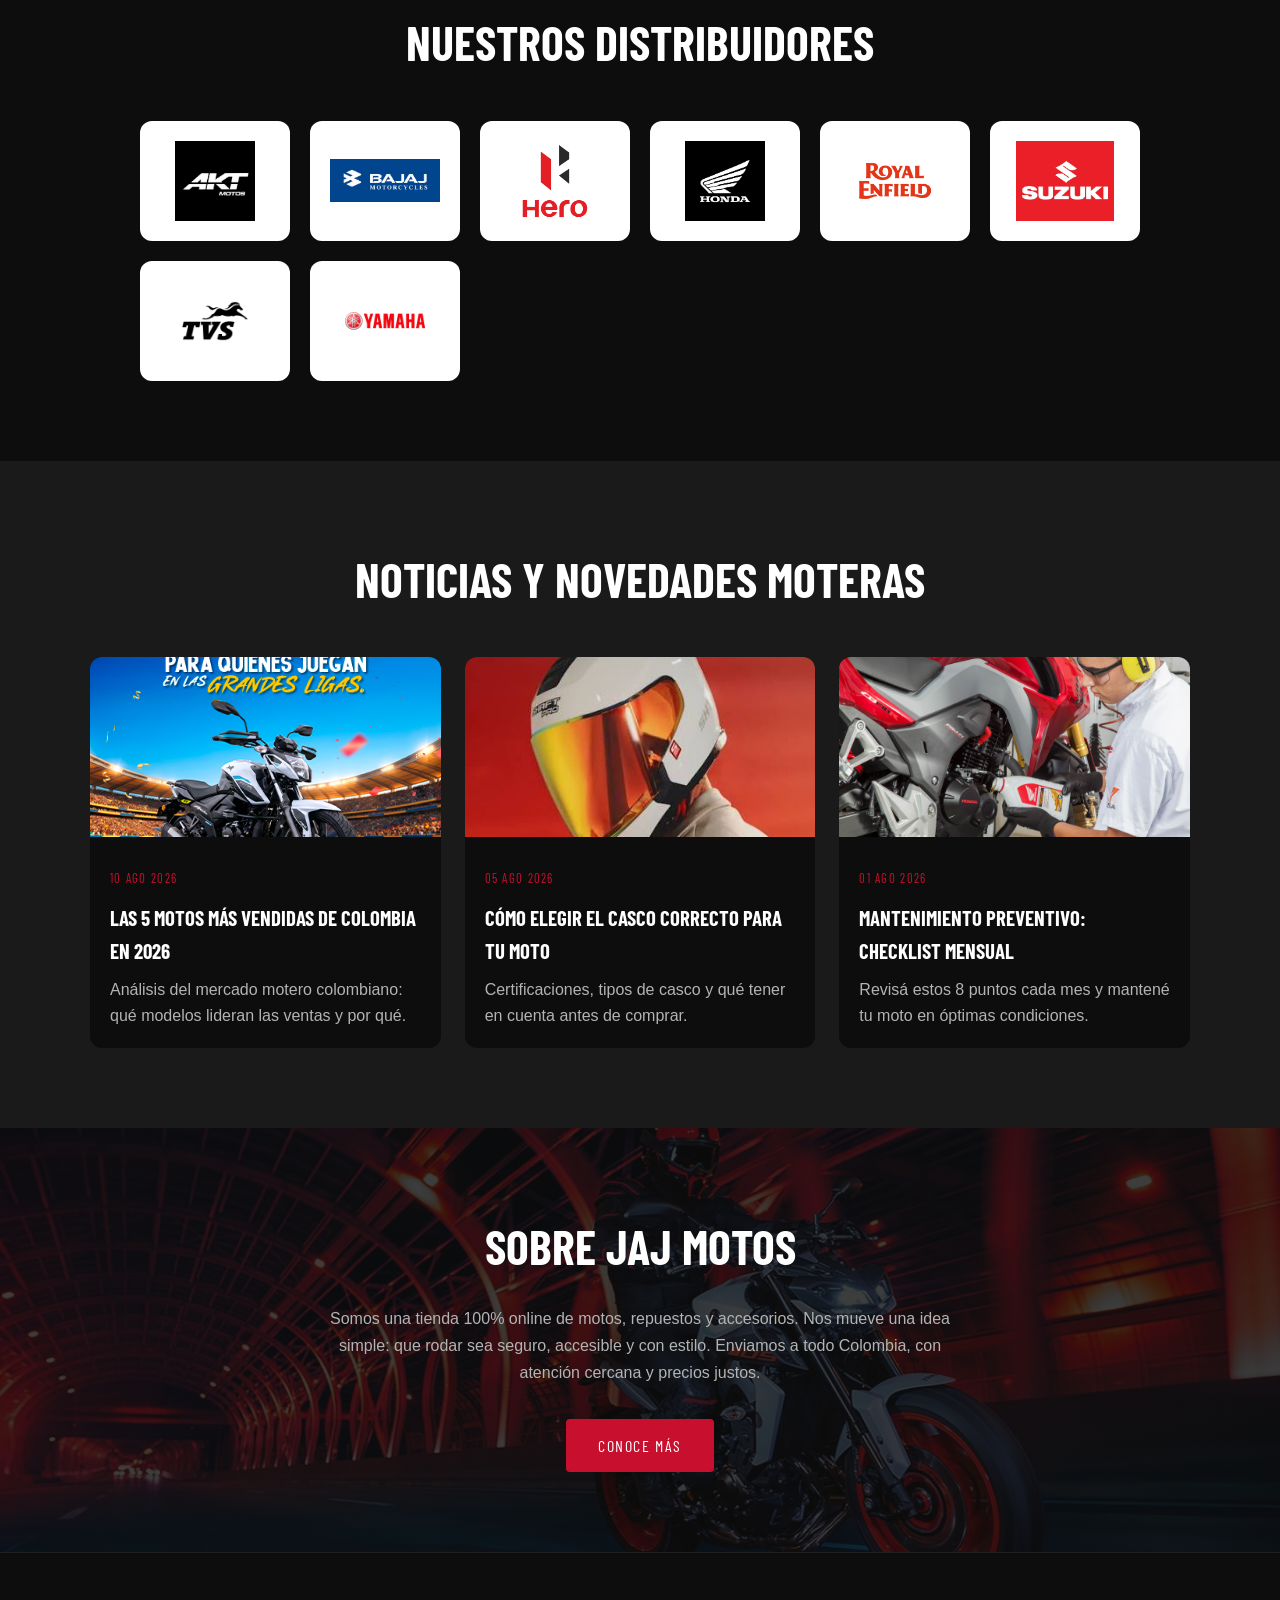
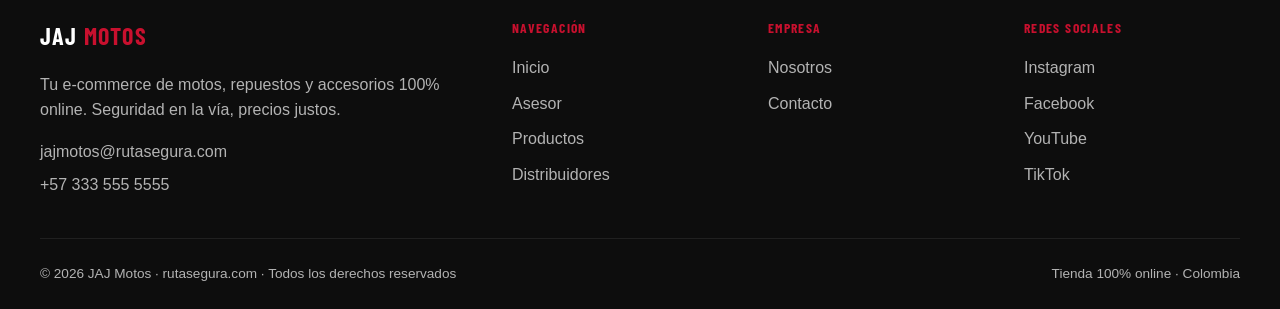
==== commit 9b703156: "cambios en el boton asesor y nosotros en el index" ====
--- a/index.html
+++ b/index.html
@@ -3,6 +3,7 @@
 <head>
     <meta charset="UTF-8">
     <meta name="viewport" content="width=device-width, initial-scale=1.0">
+    <link rel="icon" type="image/png" href="img/imgInicio/logo/jaj-logo-removebg-preview.png">
     <link href="https://fonts.googleapis.com/css2?family=Barlow+Condensed:wght@400;600;700;900&display=swap" rel="stylesheet"> 
     <title>JAJ Motos</title>
     <link rel="stylesheet" href="css/base.css">
@@ -104,9 +105,11 @@
             </div>
         </section>
 
-        <a href="#" class="nosotros">
-            <h2>Nosotros</h2>
-        </a>
+        <section class="nosotros">
+            <h2>Sobre JAJ Motos</h2>
+            <p>Somos una tienda 100% online de motos, repuestos y accesorios. Nos mueve una idea simple: que rodar sea seguro, accesible y con estilo. Enviamos a todo Colombia, con atención cercana y precios justos.</p>
+            <a href="nosotros.html">Conoce más</a>
+        </section>
 
     </main>
 
--- a/css/layout.css
+++ b/css/layout.css
@@ -123,3 +123,124 @@
     height: 70px;
     display: block;
 }
+
+.asesor-boton {
+    position: fixed;
+    bottom: 24px;
+    right: 24px;
+    z-index: 50;
+    background-color: var(--color-botones-links);
+    color: var(--color-texto);
+    border: none;
+    border-radius: 50px;
+    padding: 14px 24px;
+    font-family: 'Barlow Condensed', sans-serif;
+    text-transform: uppercase;
+    letter-spacing: 0.1em;
+    cursor: pointer;
+    box-shadow: 0 8px 20px rgba(0, 0, 0, 0.3);
+}
+
+.asesor-panel {
+    position: fixed;
+    bottom: 90px;
+    right: 24px;
+    z-index: 1000;
+    width: 340px;
+    background-color: var(--color-tarjetas);
+    border-radius: 16px;
+    padding: 20px;
+    box-shadow: 0 8px 30px rgba(0, 0, 0, 0.4);
+}
+
+.asesor-panel.oculto {
+    display: none;
+}
+
+.chat-mensajes {
+    height: 360px;
+    overflow-y: auto;
+    display: flex;
+    flex-direction: column;
+    gap: 12px;
+    margin-bottom: 16px;
+    text-align: left;
+}
+
+.mensaje {
+    max-width: 75%;
+    padding: 12px 16px;
+    border-radius: 12px;
+    line-height: 1.5;
+}
+
+.mensaje.bot {
+    align-self: flex-start;
+    background-color: var(--color-fondo);
+    color: var(--color-texto);
+}
+
+.mensaje.motero {
+    align-self: flex-end;
+    background-color: var(--color-botones-links);
+    color: var(--color-texto);
+}
+
+.respuestas-rapidas {
+    display: flex;
+    flex-wrap: wrap;
+    gap: 8px;
+    margin-bottom: 12px;
+}
+
+.respuestaRapida {
+    background-color: transparent;
+    color: var(--color-texto-secundario);
+    border: 1px solid #FFFFFF22;
+    border-radius: 20px;
+    padding: 6px 14px;
+    font-size: 0.85rem;
+    cursor: pointer;
+    transition: all 0.2s;
+}
+
+.respuestaRapida:hover {
+    color: var(--color-texto);
+    border-color: var(--color-botones-links);
+}
+
+.chat-entrada-asesor {
+    display: flex;
+    gap: 10px;
+}
+
+.chat-entrada-asesor input {
+    flex: 1;
+    background-color: var(--color-fondo);
+    border: 1px solid #FFFFFF22;
+    border-radius: 8px;
+    padding: 12px 16px;
+    color: var(--color-texto);
+    font-size: 1rem;
+}
+
+.chat-entrada-asesor input:focus {
+    outline: none;
+    border-color: var(--color-botones-links);
+}
+
+.chat-entrada-asesor button {
+    background-color: var(--color-botones-links);
+    color: var(--color-texto);
+    border: none;
+    border-radius: 8px;
+    padding: 12px 24px;
+    font-family: 'Barlow Condensed', sans-serif;
+    text-transform: uppercase;
+    letter-spacing: 0.1em;
+    cursor: pointer;
+}
+
+.chat-entrada-asesor button:hover {
+    background-color: var(--color-hover);
+}
--- a/css/inicio.css
+++ b/css/inicio.css
@@ -232,4 +232,42 @@
 .tarjeta-noticia:hover {
     transform: scale(1.02);
     box-shadow: 0 12px 26px rgba(0, 0, 0, 0.18);
+}
+
+.nosotros {
+    text-align: center;
+    background-image: linear-gradient(rgba(13, 13, 13, 0.8), rgba(13, 13, 13, 0.8)), url('../img/carrusel/moto5.jpg');
+    background-size: cover;
+    background-position: center;
+}
+
+.nosotros h2 {
+    font-family: 'Barlow Condensed', sans-serif;
+    font-size: clamp(2rem, 4vw, 3rem);
+    text-transform: uppercase;
+    margin-bottom: 20px;
+}
+
+.nosotros p {
+    max-width: 640px;
+    margin: 0 auto 32px;
+    color: var(--color-texto-secundario);
+    line-height: 1.7;
+}
+
+.nosotros a {
+    display: inline-block;
+    background-color: var(--color-botones-links);
+    color: var(--color-texto);
+    text-decoration: none;
+    font-family: 'Barlow Condensed', sans-serif;
+    text-transform: uppercase;
+    letter-spacing: 0.1em;
+    padding: 14px 32px;
+    border-radius: 4px;
+    transition: background-color 0.2s;
+}
+
+.nosotros a:hover {
+    background-color: var(--color-hover);
 }
